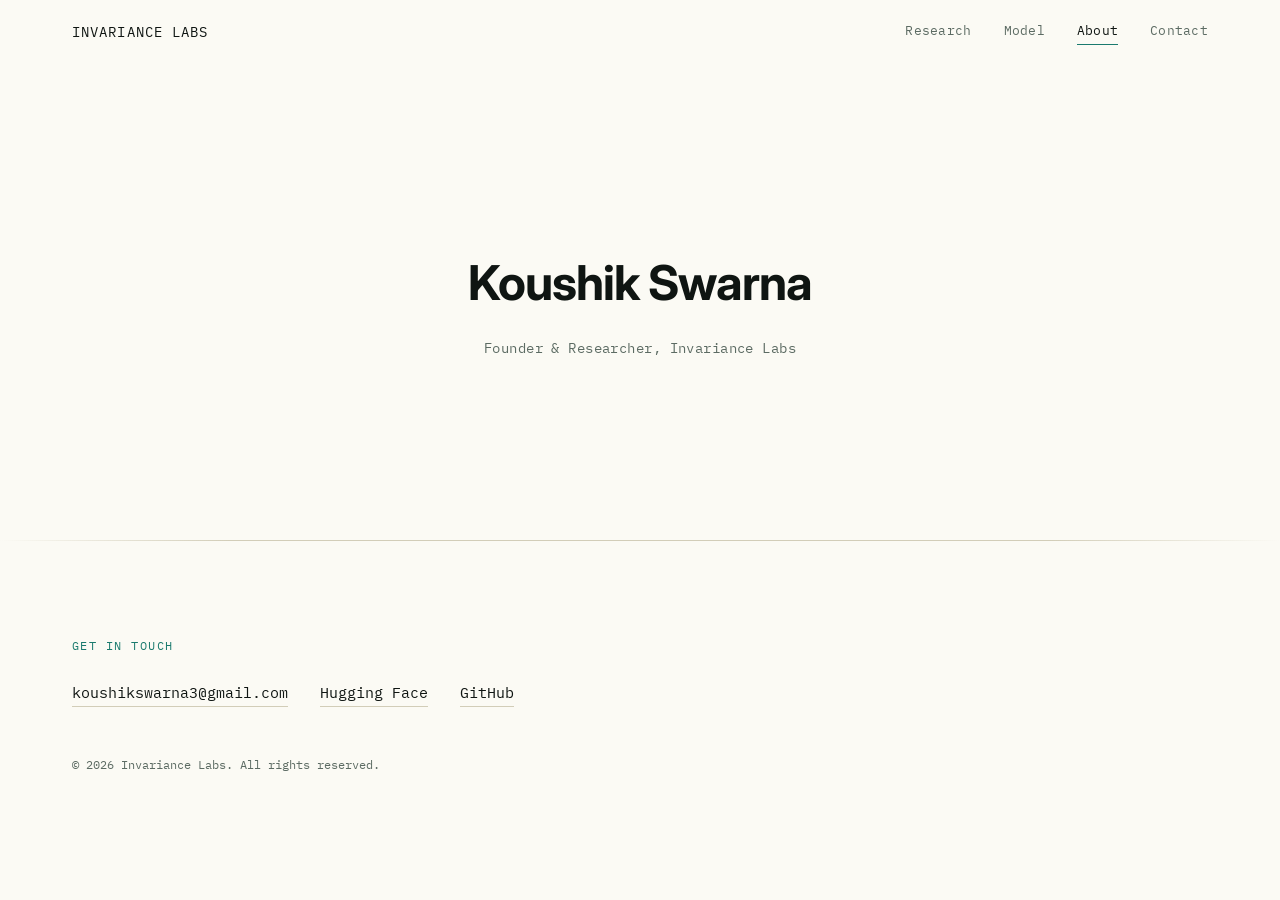
==== about.html @ 26638d4c "initial site" ====
<!doctype html>
<html lang="en">
<head>
<meta charset="UTF-8">
<meta name="viewport" content="width=device-width, initial-scale=1">
<title>About — Invariance Labs</title>
<meta name="description" content="Invariance Labs — founder and researcher.">
<link rel="icon" href="data:image/svg+xml,<svg xmlns=%22http://www.w3.org/2000/svg%22 viewBox=%220 0 100 100%22><rect width=%22100%22 height=%22100%22 fill=%22%23FAFAFA%22/><circle cx=%2250%22 cy=%2250%22 r=%2222%22 fill=%22none%22 stroke=%22%232D5BFF%22 stroke-width=%228%22/></svg>">
<link rel="preconnect" href="https://fonts.googleapis.com">
<link rel="preconnect" href="https://fonts.gstatic.com" crossorigin>
<link href="https://fonts.googleapis.com/css2?family=Inter:wght@400;500;600;700&family=IBM+Plex+Mono:wght@400;500&display=swap" rel="stylesheet">
<link rel="stylesheet" href="css/style.css">
</head>
<body>

<a class="skip-link" href="#main">Skip to content</a>

<header class="nav" id="nav">
  <div class="nav-inner">
    <a href="index.html" class="nav-brand">INVARIANCE&nbsp;LABS</a>
    <button class="nav-toggle" id="navToggle" aria-expanded="false" aria-controls="navLinks" aria-label="Toggle navigation">
      <span></span><span></span><span></span>
    </button>
    <nav class="nav-links" id="navLinks">
      <a href="research.html">Research</a>
      <a href="model.html">Model</a>
      <a href="about.html" aria-current="page">About</a>
      <a href="#contact">Contact</a>
    </nav>
  </div>
</header>

<main id="main">
  <section class="about-page">
    <div class="about-card reveal">
      <h1 class="about-name">Koushik Swarna</h1>
      <p class="about-title">Founder &amp; Researcher, Invariance Labs</p>
    </div>
  </section>
</main>

<footer class="footer" id="contact">
  <div class="section-inner footer-inner">
    <p class="eyebrow reveal">Get in Touch</p>
    <div class="footer-links reveal">
      <a href="mailto:koushikswarna3@gmail.com">koushikswarna3@gmail.com</a>
      <a href="https://huggingface.co/Koushik45048545309" target="_blank" rel="noopener">Hugging Face</a>
      <a href="https://github.com/" target="_blank" rel="noopener">GitHub</a>
    </div>
    <p class="copyright">© <span id="year"></span> Invariance Labs. All rights reserved.</p>
  </div>
</footer>

<script src="js/main.js"></script>
</body>
</html>
---- css/style.css ----
/* ---------- Reset & base ---------- */
*, *::before, *::after { box-sizing: border-box; }
html { scroll-behavior: smooth; }
@media (prefers-reduced-motion: reduce) {
  html { scroll-behavior: auto; }
}

:root {
  --bg: #FBFAF4;
  --bg-raised: #F2F0E6;
  --text: #0F1512;
  --text-muted: #5C6B63;
  --accent: #1A7A6E;
  --accent-deep: #125A52;
  --hairline: #E3E0D2;
  --hairline-strong: #D2CDB8;
  --shadow-soft: 0 1px 2px rgba(15,21,18,0.05), 0 2px 8px rgba(15,21,18,0.05);
  --shadow-medium: 0 4px 12px rgba(15,21,18,0.07), 0 12px 32px rgba(15,21,18,0.09);
  --shadow-accent: 0 8px 24px rgba(26,122,110,0.14);
  --font-display: 'Inter', -apple-system, BlinkMacSystemFont, sans-serif;
  --font-mono: 'IBM Plex Mono', 'JetBrains Mono', monospace;
  --max-width: 1200px;
}

html, body {
  margin: 0;
  padding: 0;
  background: var(--bg);
  color: var(--text);
}

body {
  font-family: var(--font-display);
  font-weight: 400;
  line-height: 1.6;
  -webkit-font-smoothing: antialiased;
  overflow-x: hidden;
}

h1, h2, h3 {
  font-family: var(--font-display);
  font-weight: 700;
  letter-spacing: -0.02em;
  margin: 0 0 0.5em;
  color: var(--text);
}

p { margin: 0 0 1em; color: var(--text-muted); }

a {
  color: inherit;
  text-decoration: none;
}

img, canvas { max-width: 100%; display: block; }

.skip-link {
  position: absolute;
  left: -9999px;
  top: 0;
  background: var(--accent);
  color: #fff;
  padding: 0.75em 1em;
  z-index: 1000;
  font-family: var(--font-mono);
  font-size: 0.85rem;
}
.skip-link:focus {
  left: 1rem;
  top: 1rem;
}

:focus-visible {
  outline: 2px solid var(--accent);
  outline-offset: 3px;
}

/* ---------- Layout helpers ---------- */
.section-inner {
  max-width: var(--max-width);
  margin: 0 auto;
  padding: 0 2rem;
}

.section {
  position: relative;
  padding: 7rem 0;
}
.section::before {
  content: "";
  position: absolute;
  top: 0;
  left: 0;
  right: 0;
  height: 1px;
  background: linear-gradient(90deg, transparent 0%, var(--hairline-strong) 18%, var(--hairline-strong) 82%, transparent 100%);
}

.eyebrow {
  font-family: var(--font-mono);
  font-size: 0.78rem;
  letter-spacing: 0.12em;
  text-transform: uppercase;
  color: var(--accent);
  margin-bottom: 1.25rem;
}

/* ---------- Nav ---------- */
.nav {
  position: fixed;
  top: 0;
  left: 0;
  right: 0;
  z-index: 100;
  background: transparent;
  border-bottom: 1px solid transparent;
  transition: background 0.3s ease, border-color 0.3s ease, box-shadow 0.3s ease;
}
.nav.scrolled {
  background: rgba(251, 250, 244, 0.88);
  backdrop-filter: blur(10px);
  border-bottom-color: var(--hairline);
  box-shadow: var(--shadow-soft);
}
.nav-inner {
  max-width: var(--max-width);
  margin: 0 auto;
  padding: 1.25rem 2rem;
  display: flex;
  align-items: center;
  justify-content: space-between;
}
.nav-brand {
  font-family: var(--font-mono);
  font-size: 0.85rem;
  letter-spacing: 0.08em;
  color: var(--text);
}
.nav-links {
  display: flex;
  gap: 2rem;
}
.nav-links a {
  font-family: var(--font-mono);
  font-size: 0.82rem;
  color: var(--text-muted);
  letter-spacing: 0.02em;
  transition: color 0.2s ease;
}
.nav-links a:hover,
.nav-links a:focus-visible,
.nav-links a[aria-current="page"] {
  color: var(--text);
}
.nav-links a[aria-current="page"] {
  border-bottom: 1px solid var(--accent);
  padding-bottom: 3px;
}
.nav-toggle {
  display: none;
  flex-direction: column;
  gap: 5px;
  background: none;
  border: none;
  cursor: pointer;
  padding: 0.5rem;
}
.nav-toggle span {
  width: 22px;
  height: 1px;
  background: var(--text);
  display: block;
}

@media (max-width: 720px) {
  .nav-toggle { display: flex; }
  .nav-links {
    position: absolute;
    top: 100%;
    left: 0;
    right: 0;
    flex-direction: column;
    background: var(--bg);
    border-bottom: 1px solid var(--hairline);
    padding: 1rem 2rem 1.5rem;
    gap: 1.1rem;
    display: none;
  }
  .nav-links.open { display: flex; }
}

/* ---------- Hero ---------- */
.hero {
  min-height: 92svh;
  display: flex;
  align-items: center;
  padding: 8rem 2rem 4rem;
  position: relative;
  overflow: hidden;
  background: var(--bg);
}

/* Ambient blurred gradient blooms — pure CSS, no image assets.
   Drift slowly behind the headline; opacity kept low so text stays
   the clear focal point. */
.hero-field {
  position: absolute;
  inset: 0;
  z-index: 0;
  overflow: hidden;
  pointer-events: none;
}
.blob {
  position: absolute;
  border-radius: 42% 58% 65% 35% / 45% 40% 60% 55%;
  filter: blur(52px);
  will-change: transform;
}
.blob-1 {
  width: 42vw;
  height: 42vw;
  top: -9%;
  right: -3%;
  background: radial-gradient(circle at 42% 40%,
    rgba(120,214,196,0.42) 0%,
    rgba(26,122,110,0.34) 30%,
    rgba(18,90,82,0.16) 56%,
    rgba(18,90,82,0) 76%);
  animation: driftA 26s ease-in-out infinite alternate;
}
.blob-2 {
  width: 32vw;
  height: 32vw;
  top: 35%;
  left: -5%;
  background: radial-gradient(circle at 55% 45%,
    rgba(120,214,196,0.34) 0%,
    rgba(26,122,110,0.26) 32%,
    rgba(18,90,82,0.12) 58%,
    rgba(18,90,82,0) 76%);
  animation: driftB 32s ease-in-out infinite alternate;
}
.blob-3 {
  width: 25vw;
  height: 25vw;
  bottom: -7%;
  right: 25%;
  background: radial-gradient(circle at 50% 50%,
    rgba(90,190,172,0.36) 0%,
    rgba(18,90,82,0.24) 34%,
    rgba(18,90,82,0.08) 58%,
    rgba(18,90,82,0) 76%);
  animation: driftC 38s ease-in-out infinite alternate;
}
.blob-4 {
  width: 17vw;
  height: 17vw;
  top: 7%;
  left: 32%;
  background: radial-gradient(circle at 50% 50%,
    rgba(120,214,196,0.24) 0%,
    rgba(26,122,110,0.14) 42%,
    rgba(26,122,110,0) 76%);
  animation: driftD 44s ease-in-out infinite alternate;
}

@keyframes driftA {
  0%   { transform: translate(0, 0) scale(1) rotate(0deg); }
  100% { transform: translate(-8%, 10%) scale(1.18) rotate(9deg); }
}
@keyframes driftB {
  0%   { transform: translate(0, 0) scale(1) rotate(0deg); }
  100% { transform: translate(10%, -8%) scale(0.9) rotate(-7deg); }
}
@keyframes driftC {
  0%   { transform: translate(0, 0) scale(1) rotate(0deg); }
  100% { transform: translate(-7%, -10%) scale(1.12) rotate(6deg); }
}
@keyframes driftD {
  0%   { transform: translate(0, 0) scale(1) rotate(0deg); }
  100% { transform: translate(6%, 8%) scale(1.2) rotate(-8deg); }
}
@media (prefers-reduced-motion: reduce) {
  .blob { animation: none; }
}

.hero-inner {
  position: relative;
  z-index: 2;
  max-width: var(--max-width);
  margin: 0 auto;
  width: 100%;
}

.hero-text { max-width: 640px; }

.hero-text h1 {
  font-size: clamp(2.5rem, 6vw, 4.5rem);
  line-height: 1.02;
}
.hero-sub {
  font-size: 1.15rem;
  max-width: 600px;
  color: var(--text-muted);
}

.hero-readout {
  position: absolute;
  z-index: 2;
  right: 2rem;
  bottom: 2.5rem;
  display: flex;
  flex-direction: column;
  align-items: flex-end;
  gap: 0.3rem;
  font-family: var(--font-mono);
  text-align: right;
}
.hero-readout .readout-label {
  font-size: 0.68rem;
  letter-spacing: 0.14em;
  color: var(--accent);
}
.hero-readout .readout-value {
  font-size: 0.7rem;
  letter-spacing: 0.03em;
  color: var(--text-muted);
}
@media (max-width: 640px) {
  .hero-readout { display: none; }
}

.scroll-cue {
  position: absolute;
  z-index: 2;
  bottom: 2.5rem;
  left: 50%;
  transform: translateX(-50%);
  display: flex;
  flex-direction: column;
  align-items: center;
  gap: 0.6rem;
}
.scroll-cue span {
  font-family: var(--font-mono);
  font-size: 0.7rem;
  letter-spacing: 0.15em;
  color: var(--text-muted);
}
.scroll-line {
  width: 1px;
  height: 32px;
  background: linear-gradient(var(--accent), transparent);
  animation: scrollPulse 2s ease-in-out infinite;
}
@keyframes scrollPulse {
  0%, 100% { opacity: 0.25; }
  50% { opacity: 1; }
}
@media (prefers-reduced-motion: reduce) {
  .scroll-line { animation: none; opacity: 0.5; }
}

/* ---------- Reveal on scroll ---------- */
.reveal {
  opacity: 0;
  transform: translateY(16px);
  transition: opacity 0.6s ease, transform 0.6s ease;
}
.reveal.in-view {
  opacity: 1;
  transform: translateY(0);
}
@media (prefers-reduced-motion: reduce) {
  .reveal { opacity: 1; transform: none; transition: none; }
}

/* ---------- Home teaser (below hero) ---------- */
.teaser {
  position: relative;
  padding: 4.5rem 0 5.5rem;
}
.teaser::before {
  content: "";
  position: absolute;
  top: 0;
  left: 0;
  right: 0;
  height: 1px;
  background: linear-gradient(90deg, transparent 0%, var(--hairline-strong) 18%, var(--hairline-strong) 82%, transparent 100%);
}
.tag-row {
  display: flex;
  flex-wrap: wrap;
  gap: 0.6rem;
  margin: 0 0 3rem;
}
.tag {
  font-family: var(--font-mono);
  font-size: 0.76rem;
  letter-spacing: 0.02em;
  color: var(--text-muted);
  background: var(--bg-raised);
  border: 1px solid var(--hairline);
  padding: 0.5rem 0.9rem;
  border-radius: 999px;
}

.teaser-links {
  display: grid;
  grid-template-columns: 1fr 1fr;
  gap: 1.5rem;
}
@media (max-width: 700px) {
  .teaser-links { grid-template-columns: 1fr; }
}
.teaser-link {
  display: block;
  padding: 1.75rem;
  background: var(--bg-raised);
  border: 1px solid var(--hairline);
  border-radius: 14px;
  box-shadow: var(--shadow-soft);
  transition: border-color 0.3s ease, box-shadow 0.3s ease, transform 0.3s ease;
}
.teaser-link:hover {
  border-color: rgba(26,122,110,0.35);
  box-shadow: var(--shadow-medium), var(--shadow-accent);
  transform: translateY(-2px);
}
.teaser-link .teaser-kicker {
  font-family: var(--font-mono);
  font-size: 0.72rem;
  letter-spacing: 0.1em;
  color: var(--accent);
  text-transform: uppercase;
  margin-bottom: 0.6rem;
}
.teaser-link h3 { margin-bottom: 0.4rem; font-size: 1.2rem; }
.teaser-link p { margin-bottom: 0; font-size: 0.92rem; }
.teaser-link .arrow { color: var(--accent); }

/* ---------- Page header (content pages) ---------- */
.page-header { padding: 9rem 0 2rem; }
.page-header h1 { font-size: clamp(2.1rem, 5vw, 3.2rem); }
.page-header .page-lede {
  max-width: 620px;
  font-size: 1.05rem;
}

/* ---------- About page (standalone) ---------- */
.about-page {
  min-height: 60svh;
  display: flex;
  align-items: center;
  justify-content: center;
  text-align: center;
  padding: 10rem 2rem 6rem;
}

/* ---------- Research topics row ---------- */
.topics-line {
  font-family: var(--font-mono);
  font-size: 0.95rem;
  color: var(--text-muted);
  max-width: 900px;
  letter-spacing: 0.01em;
}
.topics-line .sep {
  color: var(--hairline-strong);
  margin: 0 0.5em;
}
.topics-line strong {
  color: var(--text);
  font-weight: 500;
}

/* ---------- Report entries (Research / Model) ---------- */
.report-item {
  margin-top: 2.5rem;
  padding: 2.5rem;
  background: var(--bg-raised);
  border: 1px solid var(--hairline);
  border-radius: 14px;
  box-shadow: var(--shadow-soft);
  transition: border-color 0.3s ease, box-shadow 0.3s ease, transform 0.3s ease;
}
.report-item:hover {
  border-color: rgba(26,122,110,0.35);
  box-shadow: var(--shadow-medium), var(--shadow-accent);
  transform: translateY(-2px);
}

.report-meta {
  font-family: var(--font-mono);
  font-size: 0.78rem;
  color: var(--text-muted);
  text-transform: uppercase;
  letter-spacing: 0.05em;
}
.report-title {
  font-size: clamp(1.3rem, 2.6vw, 1.8rem);
  max-width: 780px;
  line-height: 1.25;
}
.report-summary {
  max-width: 700px;
  font-size: 1.02rem;
}

.stat-grid {
  display: grid;
  grid-template-columns: repeat(4, 1fr);
  gap: 1px;
  background: var(--hairline);
  margin: 2rem 0 2rem;
  border: 1px solid var(--hairline);
  border-radius: 10px;
  overflow: hidden;
}
@media (max-width: 800px) {
  .stat-grid { grid-template-columns: repeat(2, 1fr); }
}
.stat {
  background: var(--bg);
  padding: 1.5rem 1.35rem;
}
.stat-number {
  font-family: var(--font-mono);
  font-size: 1.7rem;
  color: var(--accent);
  margin-bottom: 0.5rem;
}
.stat-label {
  font-size: 0.84rem;
  color: var(--text-muted);
  margin-bottom: 0;
}

/* ---------- Buttons ---------- */
.btn {
  display: inline-block;
  font-family: var(--font-mono);
  font-size: 0.86rem;
  letter-spacing: 0.02em;
  color: #fff;
  background: var(--accent);
  padding: 0.8rem 1.4rem;
  border: 1px solid var(--accent);
  border-radius: 8px;
  transition: background 0.2s ease, box-shadow 0.2s ease, transform 0.2s ease;
}
.btn:hover, .btn:focus-visible {
  background: var(--accent-deep);
  border-color: var(--accent-deep);
  box-shadow: var(--shadow-accent);
  transform: translateY(-1px);
}
.btn-outline {
  color: var(--accent);
  background: transparent;
  border-color: var(--accent);
}
.btn-outline:hover, .btn-outline:focus-visible {
  background: rgba(26,122,110,0.08);
  box-shadow: none;
  transform: translateY(-1px);
}

/* ---------- Model facts ---------- */
.model-facts {
  margin: 1.5rem 0 2rem;
  border-top: 1px solid var(--hairline);
  max-width: 480px;
}
.model-facts > div {
  display: flex;
  justify-content: space-between;
  gap: 1rem;
  padding: 0.85rem 0;
  border-bottom: 1px solid var(--hairline);
}
.model-facts dt {
  font-family: var(--font-mono);
  font-size: 0.82rem;
  color: var(--text-muted);
}
.model-facts dd {
  margin: 0;
  font-family: var(--font-mono);
  font-size: 0.82rem;
  color: var(--text);
  text-align: right;
}

/* ---------- About ---------- */
.section-about { text-align: center; }
.about-card { padding: 1rem 0; }
.about-name {
  font-size: clamp(2rem, 5vw, 3rem);
  margin-bottom: 0.3em;
}
.about-title {
  font-family: var(--font-mono);
  font-size: 0.9rem;
  color: var(--text-muted);
  letter-spacing: 0.03em;
  margin: 0;
}

/* ---------- Footer ---------- */
.footer {
  position: relative;
  padding: 6rem 0 3rem;
}
.footer::before {
  content: "";
  position: absolute;
  top: 0;
  left: 0;
  right: 0;
  height: 1px;
  background: linear-gradient(90deg, transparent 0%, var(--hairline-strong) 18%, var(--hairline-strong) 82%, transparent 100%);
}
.footer-links {
  display: flex;
  gap: 2rem;
  flex-wrap: wrap;
  margin: 1.5rem 0 3rem;
}
.footer-links a {
  font-family: var(--font-mono);
  font-size: 0.95rem;
  color: var(--text);
  border-bottom: 1px solid var(--hairline-strong);
  padding-bottom: 2px;
  transition: color 0.2s ease, border-color 0.2s ease;
}
.footer-links a:hover, .footer-links a:focus-visible {
  color: var(--accent);
  border-color: var(--accent);
}
.copyright {
  font-family: var(--font-mono);
  font-size: 0.78rem;
  color: var(--text-muted);
  margin: 0;
}
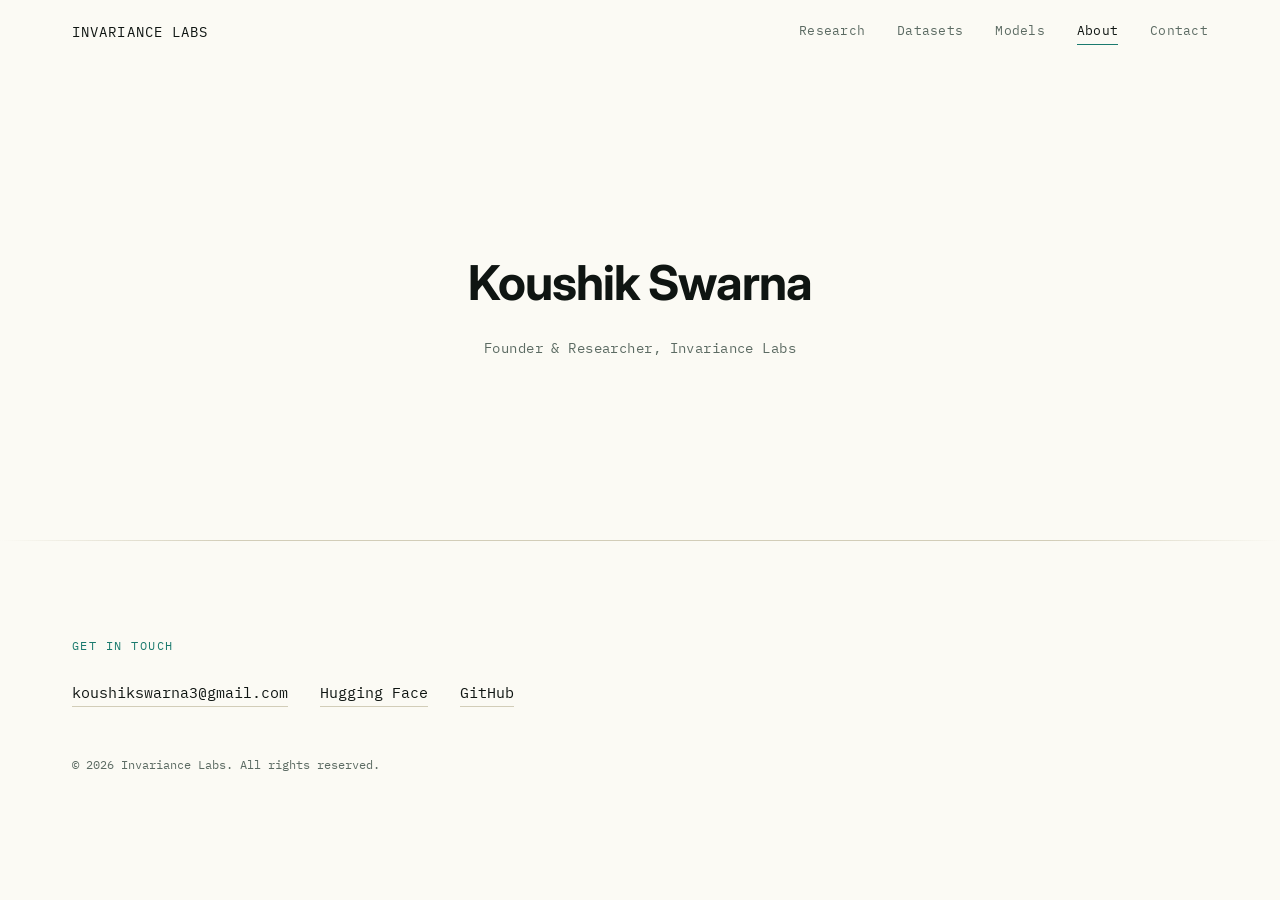
==== commit e8fed477: "add SLM-COLLAPSE paper, datasets page, restructure research/models as lists" ====
--- a/about.html
+++ b/about.html
@@ -23,7 +23,8 @@
     </button>
     <nav class="nav-links" id="navLinks">
       <a href="research.html">Research</a>
-      <a href="model.html">Model</a>
+      <a href="datasets.html">Datasets</a>
+      <a href="model.html">Models</a>
       <a href="about.html" aria-current="page">About</a>
       <a href="#contact">Contact</a>
     </nav>
--- a/css/style.css
+++ b/css/style.css
@@ -408,8 +408,11 @@
 
 .teaser-links {
   display: grid;
-  grid-template-columns: 1fr 1fr;
+  grid-template-columns: repeat(3, 1fr);
   gap: 1.5rem;
+}
+@media (max-width: 900px) {
+  .teaser-links { grid-template-columns: 1fr 1fr; }
 }
 @media (max-width: 700px) {
   .teaser-links { grid-template-columns: 1fr; }
@@ -537,6 +540,65 @@
   margin-bottom: 0;
 }
 
+/* ---------- Compact list rows (older reports/models) ---------- */
+.report-list-heading {
+  margin-top: 3.5rem;
+  margin-bottom: 0.5rem;
+  font-family: var(--font-mono);
+  font-size: 0.78rem;
+  letter-spacing: 0.1em;
+  text-transform: uppercase;
+  color: var(--text-muted);
+  border-top: 1px solid var(--hairline);
+  padding-top: 2rem;
+}
+.report-row {
+  display: flex;
+  align-items: baseline;
+  justify-content: space-between;
+  gap: 1.5rem;
+  padding: 1.5rem 0;
+  border-bottom: 1px solid var(--hairline);
+}
+.report-row:first-of-type { border-top: 1px solid var(--hairline); }
+.report-row-main { flex: 1; min-width: 0; }
+.report-row-title {
+  font-size: 1.05rem;
+  margin-bottom: 0.35rem;
+  line-height: 1.3;
+}
+.report-row-summary {
+  font-size: 0.9rem;
+  margin-bottom: 0.4rem;
+}
+.report-row-meta {
+  font-family: var(--font-mono);
+  font-size: 0.76rem;
+  color: var(--text-muted);
+  text-transform: uppercase;
+  letter-spacing: 0.04em;
+  margin-bottom: 0;
+}
+.report-row-link {
+  flex-shrink: 0;
+  font-family: var(--font-mono);
+  font-size: 0.85rem;
+  color: var(--accent);
+  white-space: nowrap;
+}
+.report-row-link:hover, .report-row-link:focus-visible {
+  color: var(--accent-deep);
+}
+@media (max-width: 640px) {
+  .report-row { flex-direction: column; gap: 0.5rem; }
+}
+
+.btn-row {
+  display: flex;
+  flex-wrap: wrap;
+  gap: 1rem;
+}
+
 /* ---------- Buttons ---------- */
 .btn {
   display: inline-block;
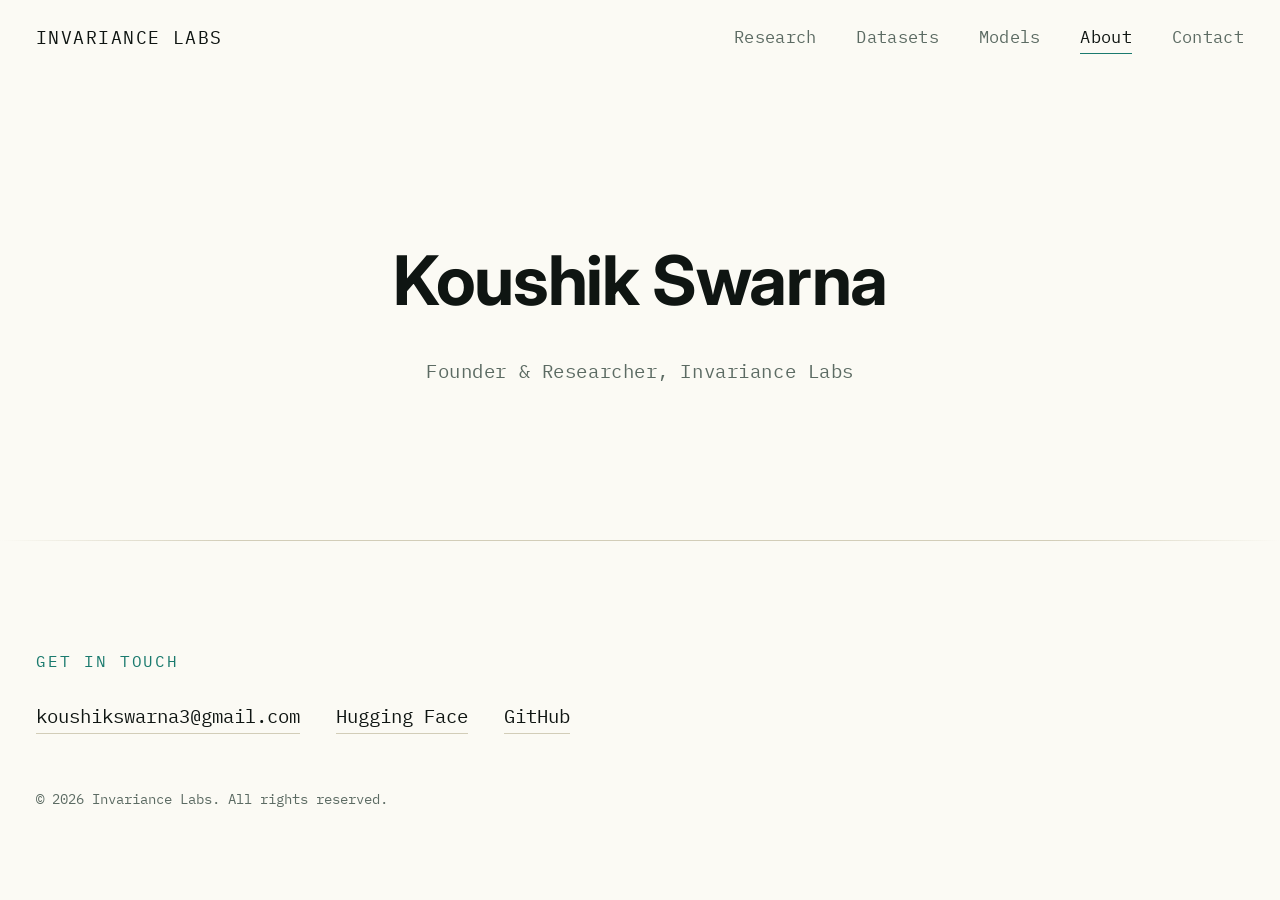
==== commit 3bca5062: "add favicon, fix page titles, increase sizing for cross-platform consistency" ====
--- a/about.html
+++ b/about.html
@@ -2,10 +2,12 @@
 <html lang="en">
 <head>
 <meta charset="UTF-8">
-<meta name="viewport" content="width=device-width, initial-scale=1">
-<title>About — Invariance Labs</title>
+<meta name="viewport" content="width=device-width, initial-scale=1.0">
+<title>About | Invariance Labs</title>
 <meta name="description" content="Invariance Labs — founder and researcher.">
-<link rel="icon" href="data:image/svg+xml,<svg xmlns=%22http://www.w3.org/2000/svg%22 viewBox=%220 0 100 100%22><rect width=%22100%22 height=%22100%22 fill=%22%23FAFAFA%22/><circle cx=%2250%22 cy=%2250%22 r=%2222%22 fill=%22none%22 stroke=%22%232D5BFF%22 stroke-width=%228%22/></svg>">
+<link rel="icon" href="assets/favicon.ico" sizes="any">
+<link rel="icon" href="assets/favicon.png" type="image/png">
+<link rel="apple-touch-icon" href="assets/favicon-180.png">
 <link rel="preconnect" href="https://fonts.googleapis.com">
 <link rel="preconnect" href="https://fonts.gstatic.com" crossorigin>
 <link href="https://fonts.googleapis.com/css2?family=Inter:wght@400;500;600;700&family=IBM+Plex+Mono:wght@400;500&display=swap" rel="stylesheet">
--- a/css/style.css
+++ b/css/style.css
@@ -3,6 +3,10 @@
 html { scroll-behavior: smooth; }
 @media (prefers-reduced-motion: reduce) {
   html { scroll-behavior: auto; }
+}
+
+html {
+  font-size: 112.5%; /* explicit 18px baseline (112.5% of the 16px UA default) — every rem size in this file scales off this, so bumping it here is the single biggest lever for "large and confident" type */
 }
 
 :root {
@@ -19,7 +23,7 @@
   --shadow-accent: 0 8px 24px rgba(26,122,110,0.14);
   --font-display: 'Inter', -apple-system, BlinkMacSystemFont, sans-serif;
   --font-mono: 'IBM Plex Mono', 'JetBrains Mono', monospace;
-  --max-width: 1200px;
+  --max-width: 1280px;
 }
 
 html, body {
@@ -98,7 +102,7 @@
 
 .eyebrow {
   font-family: var(--font-mono);
-  font-size: 0.78rem;
+  font-size: 0.9rem;
   letter-spacing: 0.12em;
   text-transform: uppercase;
   color: var(--accent);
@@ -132,17 +136,17 @@
 }
 .nav-brand {
   font-family: var(--font-mono);
-  font-size: 0.85rem;
+  font-size: 1rem;
   letter-spacing: 0.08em;
   color: var(--text);
 }
 .nav-links {
   display: flex;
-  gap: 2rem;
+  gap: 2.2rem;
 }
 .nav-links a {
   font-family: var(--font-mono);
-  font-size: 0.82rem;
+  font-size: 0.95rem;
   color: var(--text-muted);
   letter-spacing: 0.02em;
   transition: color 0.2s ease;
@@ -191,7 +195,8 @@
 
 /* ---------- Hero ---------- */
 .hero {
-  min-height: 92svh;
+  min-height: 92vh;
+  min-height: 92svh; /* svh fallback: browsers without support keep the vh value above */
   display: flex;
   align-items: center;
   padding: 8rem 2rem 4rem;
@@ -292,15 +297,15 @@
   width: 100%;
 }
 
-.hero-text { max-width: 640px; }
+.hero-text { max-width: 760px; }
 
 .hero-text h1 {
-  font-size: clamp(2.5rem, 6vw, 4.5rem);
-  line-height: 1.02;
+  font-size: clamp(3.2rem, 7.5vw, 6rem);
+  line-height: 1.0;
 }
 .hero-sub {
-  font-size: 1.15rem;
-  max-width: 600px;
+  font-size: clamp(1.25rem, 2vw, 1.5rem);
+  max-width: 640px;
   color: var(--text-muted);
 }
 
@@ -397,7 +402,7 @@
 }
 .tag {
   font-family: var(--font-mono);
-  font-size: 0.76rem;
+  font-size: 0.88rem;
   letter-spacing: 0.02em;
   color: var(--text-muted);
   background: var(--bg-raised);
@@ -433,27 +438,35 @@
 }
 .teaser-link .teaser-kicker {
   font-family: var(--font-mono);
-  font-size: 0.72rem;
+  font-size: 0.82rem;
   letter-spacing: 0.1em;
   color: var(--accent);
   text-transform: uppercase;
   margin-bottom: 0.6rem;
 }
-.teaser-link h3 { margin-bottom: 0.4rem; font-size: 1.2rem; }
-.teaser-link p { margin-bottom: 0; font-size: 0.92rem; }
+.teaser-link h3 { margin-bottom: 0.4rem; font-size: 1.45rem; }
+.teaser-link p { margin-bottom: 0; font-size: 1.05rem; }
 .teaser-link .arrow { color: var(--accent); }
 
 /* ---------- Page header (content pages) ---------- */
-.page-header { padding: 9rem 0 2rem; }
-.page-header h1 { font-size: clamp(2.1rem, 5vw, 3.2rem); }
+.page-header { padding: 9rem 0 2.5rem; }
+.page-header h1 { font-size: clamp(2.8rem, 6.5vw, 4.2rem); }
 .page-header .page-lede {
-  max-width: 620px;
-  font-size: 1.05rem;
+  max-width: 680px;
+  font-size: clamp(1.15rem, 1.6vw, 1.3rem);
+  margin-bottom: 2rem;
+}
+.page-header-divider {
+  border: none;
+  height: 1px;
+  margin: 0;
+  background: var(--hairline-strong);
 }
 
 /* ---------- About page (standalone) ---------- */
 .about-page {
-  min-height: 60svh;
+  min-height: 60vh;
+  min-height: 60svh; /* svh fallback: browsers without support keep the vh value above */
   display: flex;
   align-items: center;
   justify-content: center;
@@ -478,136 +491,74 @@
   font-weight: 500;
 }
 
-/* ---------- Report entries (Research / Model) ---------- */
-.report-item {
-  margin-top: 2.5rem;
-  padding: 2.5rem;
-  background: var(--bg-raised);
-  border: 1px solid var(--hairline);
-  border-radius: 14px;
-  box-shadow: var(--shadow-soft);
-  transition: border-color 0.3s ease, box-shadow 0.3s ease, transform 0.3s ease;
-}
-.report-item:hover {
-  border-color: rgba(26,122,110,0.35);
-  box-shadow: var(--shadow-medium), var(--shadow-accent);
-  transform: translateY(-2px);
-}
-
-.report-meta {
-  font-family: var(--font-mono);
-  font-size: 0.78rem;
-  color: var(--text-muted);
-  text-transform: uppercase;
-  letter-spacing: 0.05em;
-}
-.report-title {
-  font-size: clamp(1.3rem, 2.6vw, 1.8rem);
-  max-width: 780px;
-  line-height: 1.25;
-}
-.report-summary {
-  max-width: 700px;
-  font-size: 1.02rem;
-}
-
-.stat-grid {
-  display: grid;
-  grid-template-columns: repeat(4, 1fr);
-  gap: 1px;
-  background: var(--hairline);
-  margin: 2rem 0 2rem;
-  border: 1px solid var(--hairline);
-  border-radius: 10px;
-  overflow: hidden;
-}
-@media (max-width: 800px) {
-  .stat-grid { grid-template-columns: repeat(2, 1fr); }
-}
-.stat {
-  background: var(--bg);
-  padding: 1.5rem 1.35rem;
-}
-.stat-number {
-  font-family: var(--font-mono);
-  font-size: 1.7rem;
-  color: var(--accent);
-  margin-bottom: 0.5rem;
-}
-.stat-label {
-  font-size: 0.84rem;
-  color: var(--text-muted);
-  margin-bottom: 0;
-}
-
-/* ---------- Compact list rows (older reports/models) ---------- */
-.report-list-heading {
-  margin-top: 3.5rem;
-  margin-bottom: 0.5rem;
-  font-family: var(--font-mono);
-  font-size: 0.78rem;
-  letter-spacing: 0.1em;
-  text-transform: uppercase;
-  color: var(--text-muted);
-  border-top: 1px solid var(--hairline);
-  padding-top: 2rem;
+/* ---------- Report list (Research / Models / Datasets) ---------- */
+.report-list {
+  border-top: 1px solid var(--hairline-strong);
 }
 .report-row {
   display: flex;
-  align-items: baseline;
+  align-items: center;
   justify-content: space-between;
-  gap: 1.5rem;
-  padding: 1.5rem 0;
-  border-bottom: 1px solid var(--hairline);
-}
-.report-row:first-of-type { border-top: 1px solid var(--hairline); }
+  gap: 2rem;
+  padding: 2.75rem 0;
+  border-bottom: 1px solid var(--hairline-strong);
+}
 .report-row-main { flex: 1; min-width: 0; }
 .report-row-title {
-  font-size: 1.05rem;
-  margin-bottom: 0.35rem;
+  font-size: clamp(1.4rem, 2.4vw, 1.75rem);
+  font-weight: 700;
+  margin-bottom: 0.6rem;
   line-height: 1.3;
 }
 .report-row-summary {
-  font-size: 0.9rem;
-  margin-bottom: 0.4rem;
+  font-size: 1.1rem;
+  max-width: 700px;
+  margin-bottom: 1rem;
+  display: -webkit-box;
+  -webkit-line-clamp: 2;
+  -webkit-box-orient: vertical;
+  overflow: hidden;
 }
 .report-row-meta {
   font-family: var(--font-mono);
-  font-size: 0.76rem;
-  color: var(--text-muted);
-  text-transform: uppercase;
-  letter-spacing: 0.04em;
+  font-size: 0.88rem;
+  color: var(--text-muted);
+  letter-spacing: 0.03em;
   margin-bottom: 0;
 }
 .report-row-link {
   flex-shrink: 0;
-  font-family: var(--font-mono);
-  font-size: 0.85rem;
-  color: var(--accent);
+  display: inline-block;
+  font-family: var(--font-mono);
+  font-size: 0.95rem;
+  letter-spacing: 0.02em;
+  color: var(--text);
+  background: transparent;
+  border: 1.5px solid var(--hairline-strong);
+  padding: 0.85rem 1.7rem;
+  border-radius: 999px;
   white-space: nowrap;
+  transition: border-color 0.2s ease, color 0.2s ease, background 0.2s ease;
 }
 .report-row-link:hover, .report-row-link:focus-visible {
   color: var(--accent-deep);
+  border-color: var(--accent);
+  background: rgba(26,122,110,0.06);
 }
 @media (max-width: 640px) {
-  .report-row { flex-direction: column; gap: 0.5rem; }
-}
-
-.btn-row {
-  display: flex;
-  flex-wrap: wrap;
-  gap: 1rem;
+  .report-row { flex-direction: column; align-items: flex-start; gap: 1rem; padding: 2rem 0; }
+  .report-row-link { align-self: flex-start; }
 }
 
 /* ---------- Buttons ---------- */
 .btn {
   display: inline-block;
   font-family: var(--font-mono);
-  font-size: 0.86rem;
+  font-size: 0.98rem;
   letter-spacing: 0.02em;
   color: #fff;
   background: var(--accent);
-  padding: 0.8rem 1.4rem;
+  padding: 0.9rem 1.6rem;
   border: 1px solid var(--accent);
   border-radius: 8px;
   transition: background 0.2s ease, box-shadow 0.2s ease, transform 0.2s ease;
@@ -629,42 +580,16 @@
   transform: translateY(-1px);
 }
 
-/* ---------- Model facts ---------- */
-.model-facts {
-  margin: 1.5rem 0 2rem;
-  border-top: 1px solid var(--hairline);
-  max-width: 480px;
-}
-.model-facts > div {
-  display: flex;
-  justify-content: space-between;
-  gap: 1rem;
-  padding: 0.85rem 0;
-  border-bottom: 1px solid var(--hairline);
-}
-.model-facts dt {
-  font-family: var(--font-mono);
-  font-size: 0.82rem;
-  color: var(--text-muted);
-}
-.model-facts dd {
-  margin: 0;
-  font-family: var(--font-mono);
-  font-size: 0.82rem;
-  color: var(--text);
-  text-align: right;
-}
-
 /* ---------- About ---------- */
 .section-about { text-align: center; }
 .about-card { padding: 1rem 0; }
 .about-name {
-  font-size: clamp(2rem, 5vw, 3rem);
+  font-size: clamp(2.6rem, 6.5vw, 3.8rem);
   margin-bottom: 0.3em;
 }
 .about-title {
   font-family: var(--font-mono);
-  font-size: 0.9rem;
+  font-size: 1.05rem;
   color: var(--text-muted);
   letter-spacing: 0.03em;
   margin: 0;
@@ -692,7 +617,7 @@
 }
 .footer-links a {
   font-family: var(--font-mono);
-  font-size: 0.95rem;
+  font-size: 1.05rem;
   color: var(--text);
   border-bottom: 1px solid var(--hairline-strong);
   padding-bottom: 2px;
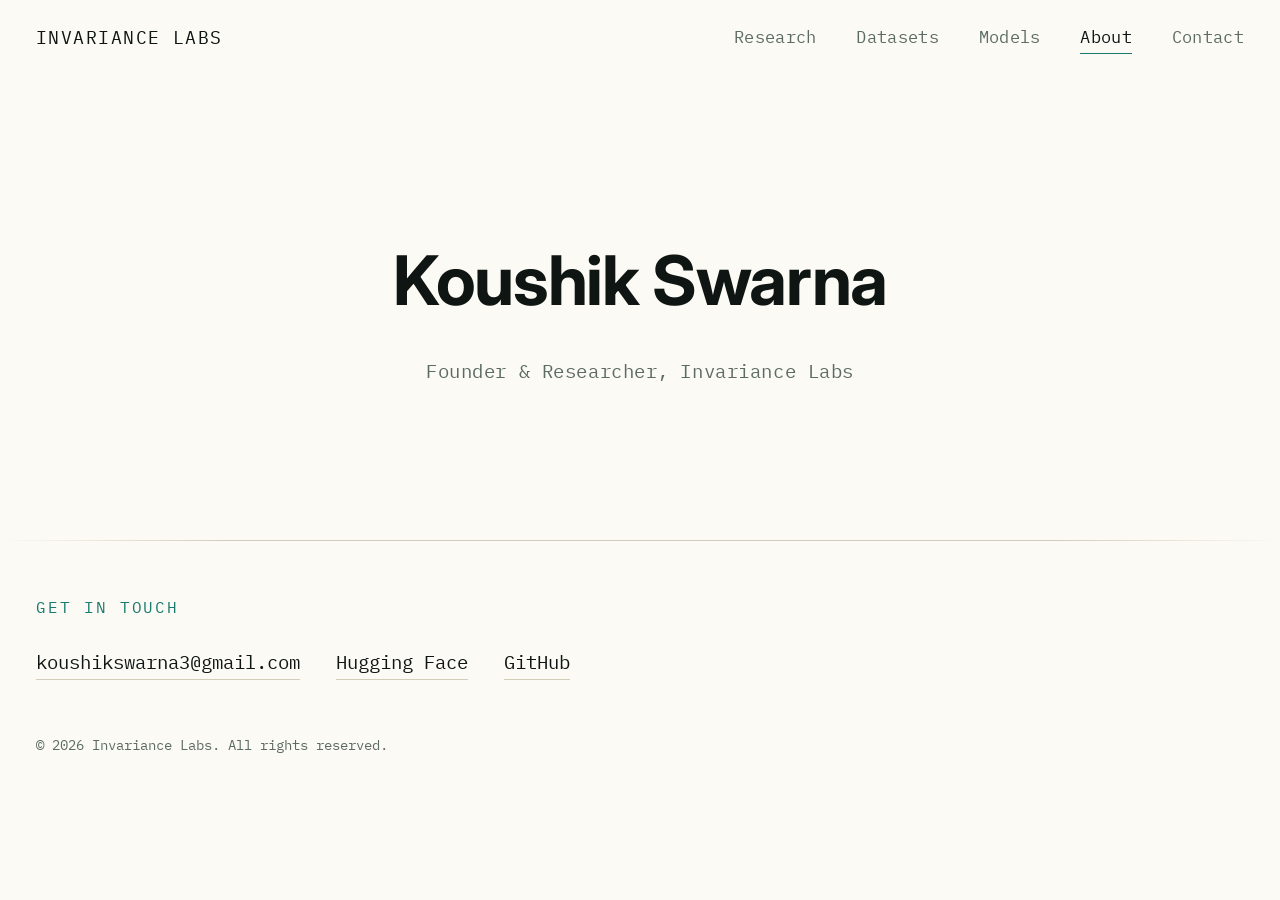
==== commit f7d3cbe3: "fix github link" ====
--- a/about.html
+++ b/about.html
@@ -48,7 +48,7 @@
     <div class="footer-links reveal">
       <a href="mailto:koushikswarna3@gmail.com">koushikswarna3@gmail.com</a>
       <a href="https://huggingface.co/Koushik45048545309" target="_blank" rel="noopener">Hugging Face</a>
-      <a href="https://github.com/" target="_blank" rel="noopener">GitHub</a>
+      <a href="https://github.com/invariance-labs" target="_blank" rel="noopener">GitHub</a>
     </div>
     <p class="copyright">© <span id="year"></span> Invariance Labs. All rights reserved.</p>
   </div>
--- a/css/style.css
+++ b/css/style.css
@@ -90,6 +90,12 @@
   position: relative;
   padding: 7rem 0;
 }
+.section.no-divider {
+  padding-bottom: 3rem;
+}
+.section.no-divider::before {
+  content: none;
+}
 .section::before {
   content: "";
   position: absolute;
@@ -383,7 +389,7 @@
 /* ---------- Home teaser (below hero) ---------- */
 .teaser {
   position: relative;
-  padding: 4.5rem 0 5.5rem;
+  padding: 4.5rem 0 2.5rem;
 }
 .teaser::before {
   content: "";
@@ -449,12 +455,12 @@
 .teaser-link .arrow { color: var(--accent); }
 
 /* ---------- Page header (content pages) ---------- */
-.page-header { padding: 9rem 0 2.5rem; }
-.page-header h1 { font-size: clamp(2.8rem, 6.5vw, 4.2rem); }
+.page-header { padding: 7rem 0 2rem; }
+.page-header h1 { font-size: clamp(2.4rem, 5vw, 3.4rem); }
 .page-header .page-lede {
   max-width: 680px;
-  font-size: clamp(1.15rem, 1.6vw, 1.3rem);
-  margin-bottom: 2rem;
+  font-size: clamp(1.1rem, 1.4vw, 1.2rem);
+  margin-bottom: 1.75rem;
 }
 .page-header-divider {
   border: none;
@@ -492,28 +498,26 @@
 }
 
 /* ---------- Report list (Research / Models / Datasets) ---------- */
-.report-list {
-  border-top: 1px solid var(--hairline-strong);
-}
 .report-row {
   display: flex;
   align-items: center;
   justify-content: space-between;
   gap: 2rem;
-  padding: 2.75rem 0;
+  padding: 2.5rem 0;
   border-bottom: 1px solid var(--hairline-strong);
 }
+.report-row:last-child { border-bottom: none; padding-bottom: 0; }
 .report-row-main { flex: 1; min-width: 0; }
 .report-row-title {
-  font-size: clamp(1.4rem, 2.4vw, 1.75rem);
+  font-size: clamp(1.25rem, 2vw, 1.5rem);
   font-weight: 700;
-  margin-bottom: 0.6rem;
-  line-height: 1.3;
+  margin-bottom: 0.55rem;
+  line-height: 1.35;
 }
 .report-row-summary {
-  font-size: 1.1rem;
-  max-width: 700px;
-  margin-bottom: 1rem;
+  font-size: 1rem;
+  max-width: 680px;
+  margin-bottom: 0.9rem;
   display: -webkit-box;
   -webkit-line-clamp: 2;
   -webkit-box-orient: vertical;
@@ -598,7 +602,7 @@
 /* ---------- Footer ---------- */
 .footer {
   position: relative;
-  padding: 6rem 0 3rem;
+  padding: 3rem 0 3rem;
 }
 .footer::before {
   content: "";
